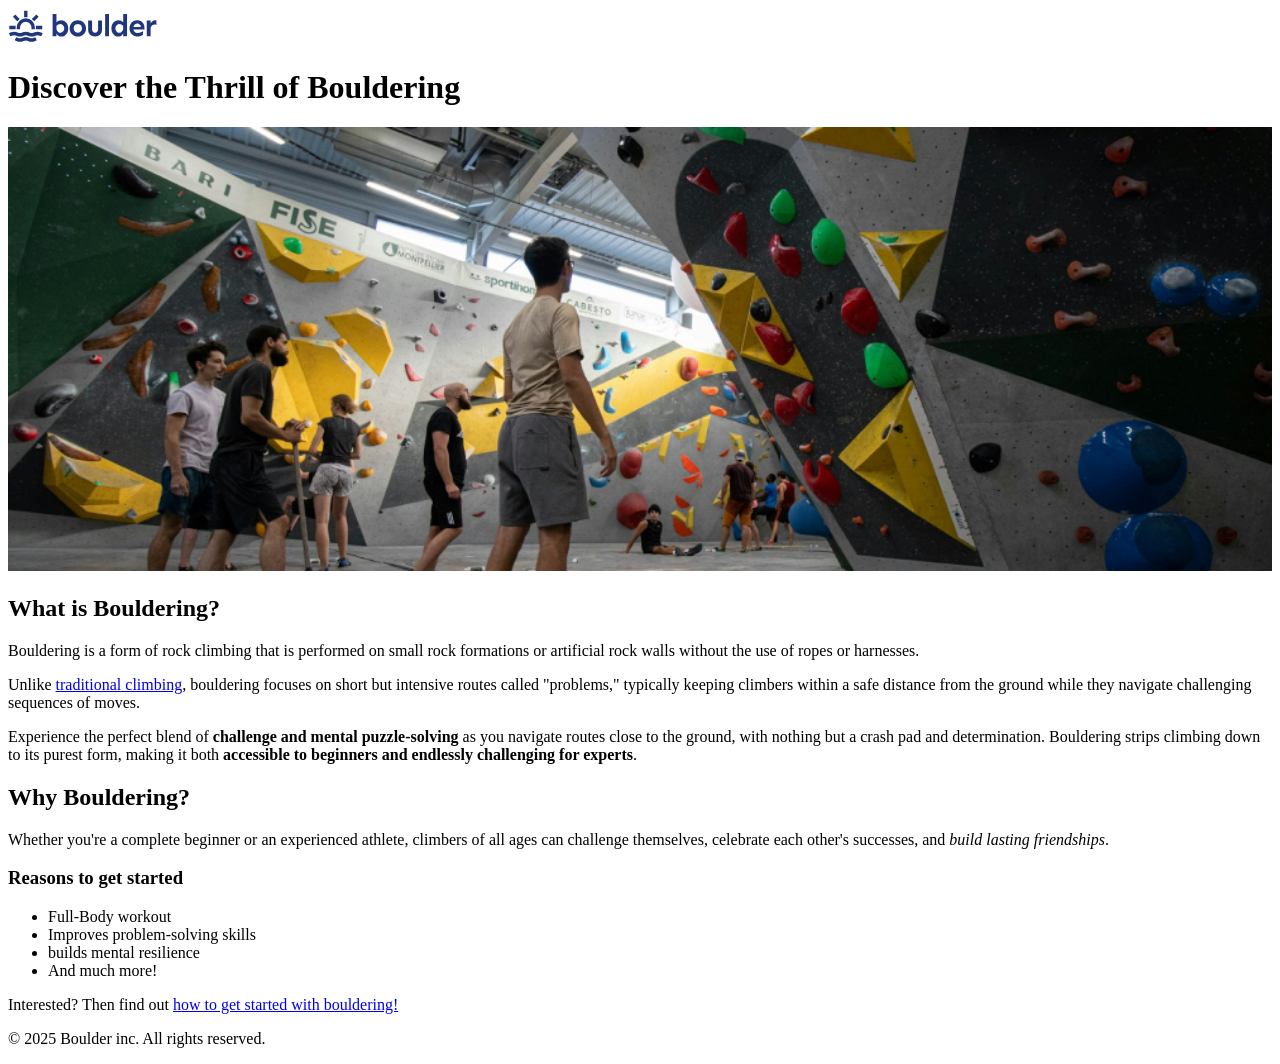
==== root/index.html @ 428e3fe6 "hh" ====
<!DOCTYPE html>
<html lang="en">
<head>
    <meta charset="UTF-8">
    <meta name="viewport" content="width=device-width, initial-scale=1.0">
    <title>Document</title>
</head>
<body>
    <header>
        <img src="../version_1/images/logo.svg" alt="Bouldering Logo" style="width:150px;height:auto;">
    </header>

    <main>
        <h1>Discover the Thrill of Bouldering</h1>
        <img src="../version_1/images/bouldering-gym.jpg" alt="Bouldering Image" style="width:100%;height:auto;">
        
        <section>
        <h2>What is Bouldering?</h2>
        <p>Bouldering is a form of rock climbing that is performed on small rock formations or artificial rock walls without the use of ropes or harnesses.</p>
        
        <p>Unlike <a href="traditionalclimbing.html">traditional climbing</a>, bouldering focuses on short but intensive routes called "problems," typically keeping climbers within a safe distance from the ground while they navigate challenging sequences of moves.</p>

        <p>Experience the perfect blend of <strong>challenge and mental puzzle-solving</strong> as you navigate routes close to the ground, with nothing but a crash pad and determination. Bouldering strips climbing down to its purest form, making it both <strong>accessible to beginners and endlessly challenging for experts</strong>.</p>
        </section>
        
        <section>
        <h2>Why Bouldering?</h2>
        <p>Whether you're a complete beginner or an experienced athlete, climbers of all ages can challenge themselves, celebrate each other's successes, and <em>build lasting friendships</em>.</p>
            
            <h3>Reasons to get started</h3>
            <ul>
                <li>Full-Body workout</li>
                <li>Improves problem-solving skills</li>
                <li>builds mental resilience</li>
                <li>And much more!</li>
            </ul>
        <p>Interested? Then find out <a href="getting-started.html">how to get started with bouldering!</a></p>
        </section>

    </main>

    <footer>
        <p>&copy; 2025 Boulder inc. All rights reserved.</p>
    </footer>

</body>
</html>
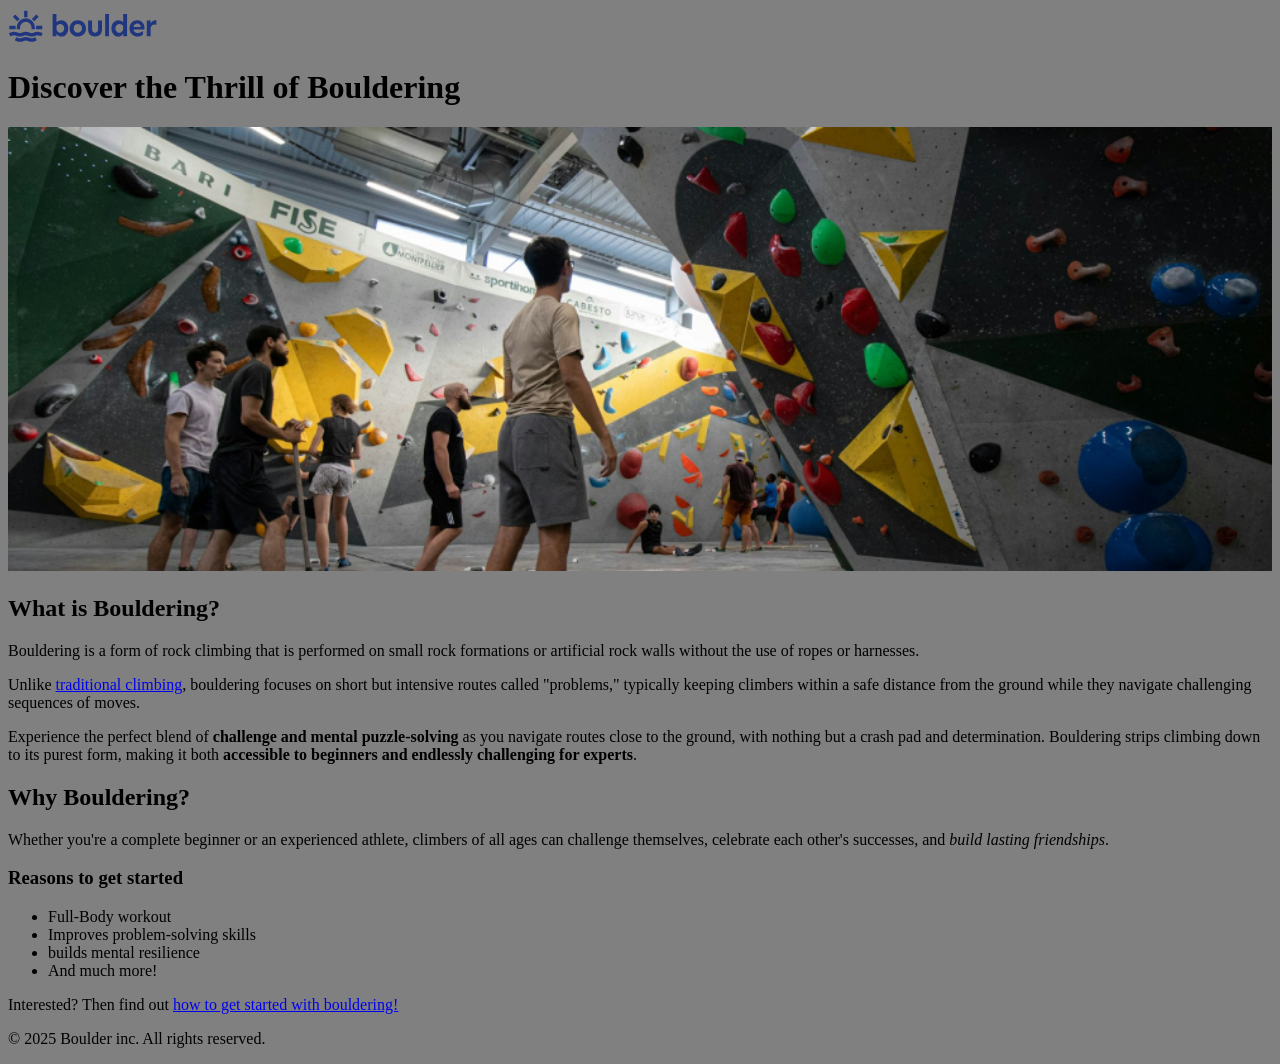
==== commit 267105bc: "add css file and linking the index" ====
--- a/root/index.html
+++ b/root/index.html
@@ -3,11 +3,12 @@
 <head>
     <meta charset="UTF-8">
     <meta name="viewport" content="width=device-width, initial-scale=1.0">
-    <title>Document</title>
+    <link href="css/styles.css" rel="stylesheet">
+    <title>Bouldering</title>
 </head>
 <body>
     <header>
-        <img src="../version_1/images/logo.svg" alt="Bouldering Logo" style="width:150px;height:auto;">
+        <img src="../version_1/images/logo.svg" alt="Bouldering Inc." style="width:150px;height:auto;">
     </header>
 
     <main>
--- a/root/css/styles.css
+++ b/root/css/styles.css
@@ -0,0 +1,3 @@
+body  {
+    background-color: grey;
+}
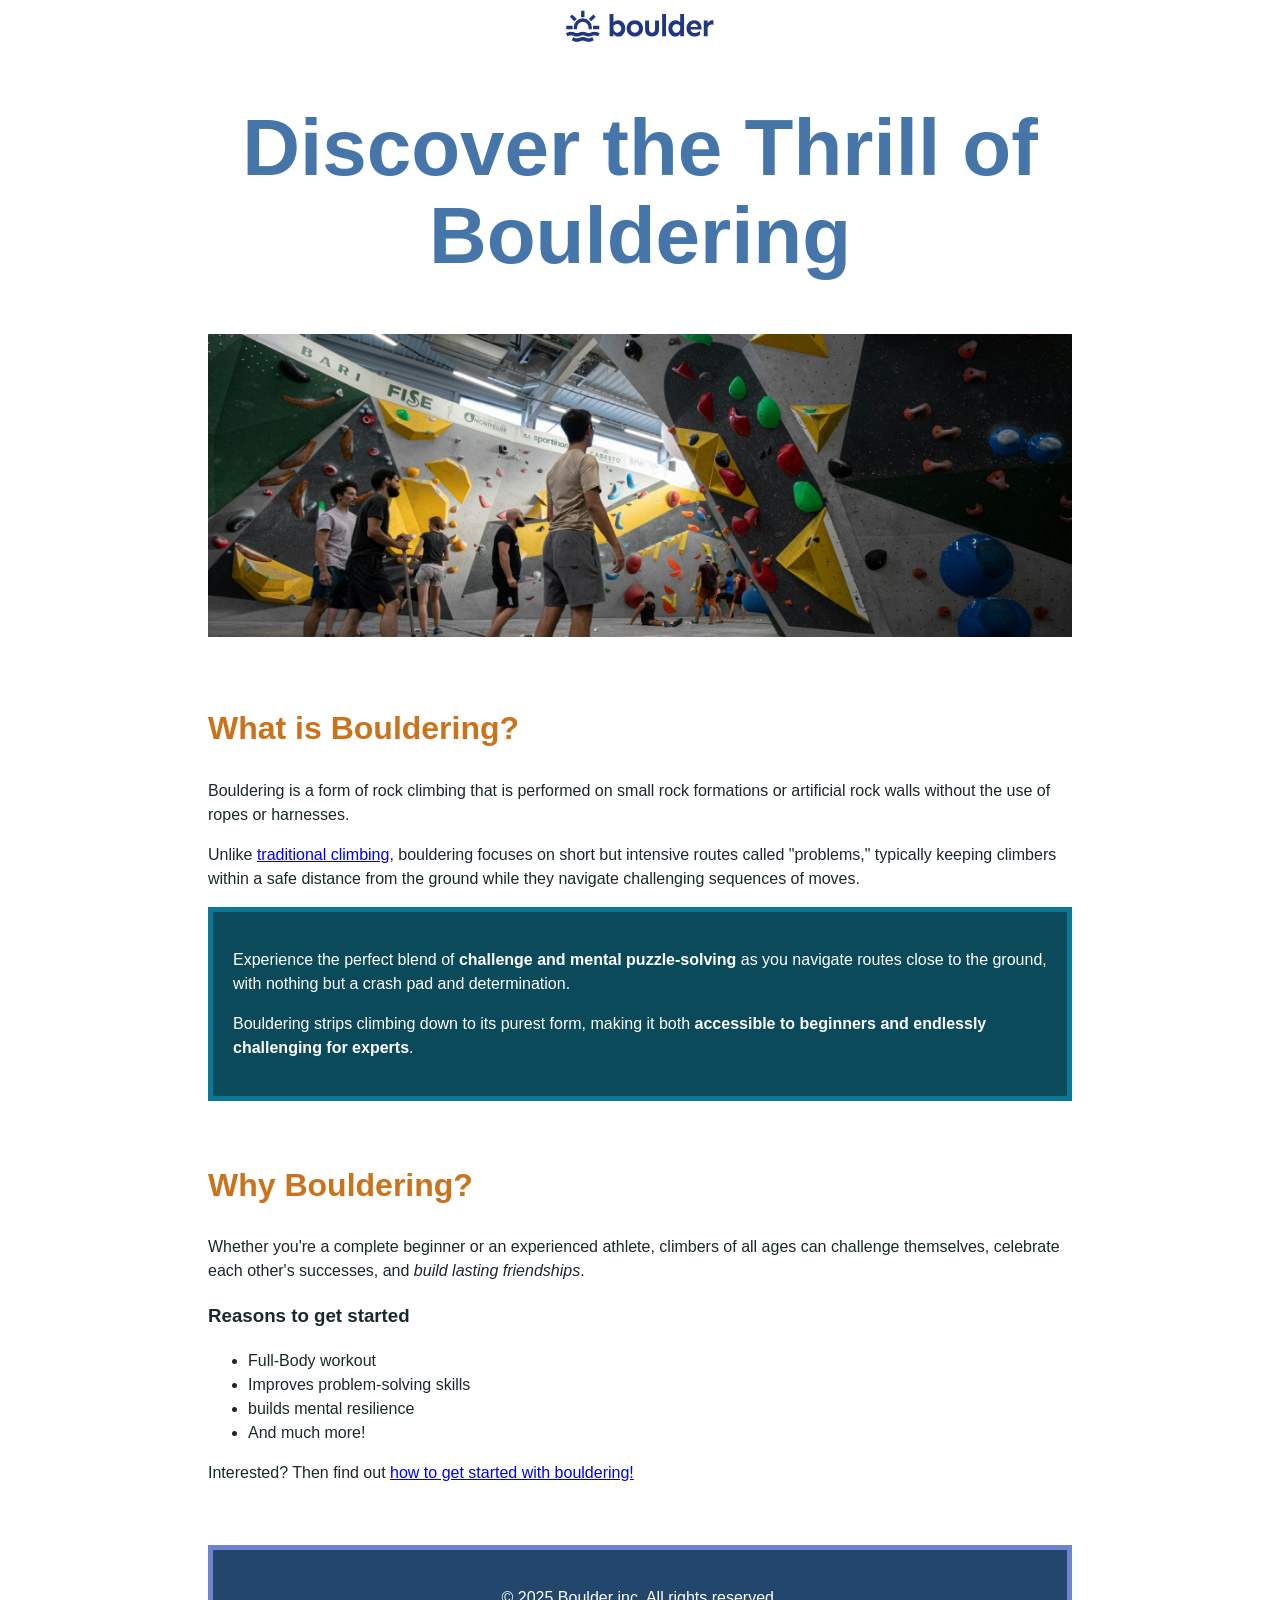
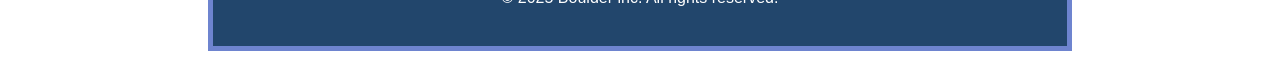
==== commit 440766df: "finish basic css starting on version 2" ====
--- a/root/index.html
+++ b/root/index.html
@@ -16,26 +16,29 @@
         <img src="../version_1/images/bouldering-gym.jpg" alt="Bouldering Image" style="width:100%;height:auto;">
         
         <section>
-        <h2>What is Bouldering?</h2>
-        <p>Bouldering is a form of rock climbing that is performed on small rock formations or artificial rock walls without the use of ropes or harnesses.</p>
-        
-        <p>Unlike <a href="traditionalclimbing.html">traditional climbing</a>, bouldering focuses on short but intensive routes called "problems," typically keeping climbers within a safe distance from the ground while they navigate challenging sequences of moves.</p>
+            <h2>What is Bouldering?</h2>
+            <p>Bouldering is a form of rock climbing that is performed on small rock formations or artificial rock walls without the use of ropes or harnesses.</p>
+            
+            <p>Unlike <a href="traditionalclimbing.html">traditional climbing</a>, bouldering focuses on short but intensive routes called "problems," typically keeping climbers within a safe distance from the ground while they navigate challenging sequences of moves.</p>
 
-        <p>Experience the perfect blend of <strong>challenge and mental puzzle-solving</strong> as you navigate routes close to the ground, with nothing but a crash pad and determination. Bouldering strips climbing down to its purest form, making it both <strong>accessible to beginners and endlessly challenging for experts</strong>.</p>
+                <div class="teal-bg">
+                    <p>Experience the perfect blend of <strong>challenge and mental puzzle-solving</strong> as you navigate routes close to the ground, with nothing but a crash pad and determination.</p>
+                    <p>Bouldering strips climbing down to its purest form, making it both <strong>accessible to beginners and endlessly challenging for experts</strong>.</p>
+                </div>
         </section>
         
         <section>
-        <h2>Why Bouldering?</h2>
-        <p>Whether you're a complete beginner or an experienced athlete, climbers of all ages can challenge themselves, celebrate each other's successes, and <em>build lasting friendships</em>.</p>
-            
-            <h3>Reasons to get started</h3>
-            <ul>
-                <li>Full-Body workout</li>
-                <li>Improves problem-solving skills</li>
-                <li>builds mental resilience</li>
-                <li>And much more!</li>
-            </ul>
-        <p>Interested? Then find out <a href="getting-started.html">how to get started with bouldering!</a></p>
+            <h2>Why Bouldering?</h2>
+            <p>Whether you're a complete beginner or an experienced athlete, climbers of all ages can challenge themselves, celebrate each other's successes, and <em>build lasting friendships</em>.</p>
+                
+                <h3>Reasons to get started</h3>
+                <ul>
+                    <li>Full-Body workout</li>
+                    <li>Improves problem-solving skills</li>
+                    <li>builds mental resilience</li>
+                    <li>And much more!</li>
+                </ul>
+            <p>Interested? Then find out <a href="getting-started.html">how to get started with bouldering!</a></p>
         </section>
 
     </main>
--- a/root/css/styles.css
+++ b/root/css/styles.css
@@ -1,3 +1,42 @@
-body  {
-    background-color: grey;
+/* To clear the default margins and padding */
+* { 
+    box-sizing: border-box;
+}
+/* Styles for the body element */
+body {
+    color: #1b282b;
+    font-family: sans-serif;
+    line-height: 1.5;
+    padding: 0px 200px;
+}
+footer {
+    color: #ffffff;
+    background-color: #22466c;
+    padding: 20px;
+    text-align: center;
+    border: 5px solid #6e84cf;
+}
+h1 {
+    color: #4676a9;
+    font-size: 5rem;
+    line-height: 1.1;
+    text-align: center;
+}
+h2 {
+    color: #cb721c;
+    font-size: 2rem;
+    text-align: start;
+}
+header {
+    text-align: center;
+}
+section {
+    margin-block: 60px;
+}
+.teal-bg {
+    background-color: #0b4a5a;
+    border: 5px solid #087a98;
+    color: #ffffff;
+    padding: 20px;
+    /* border-radius: 5px; */
 }
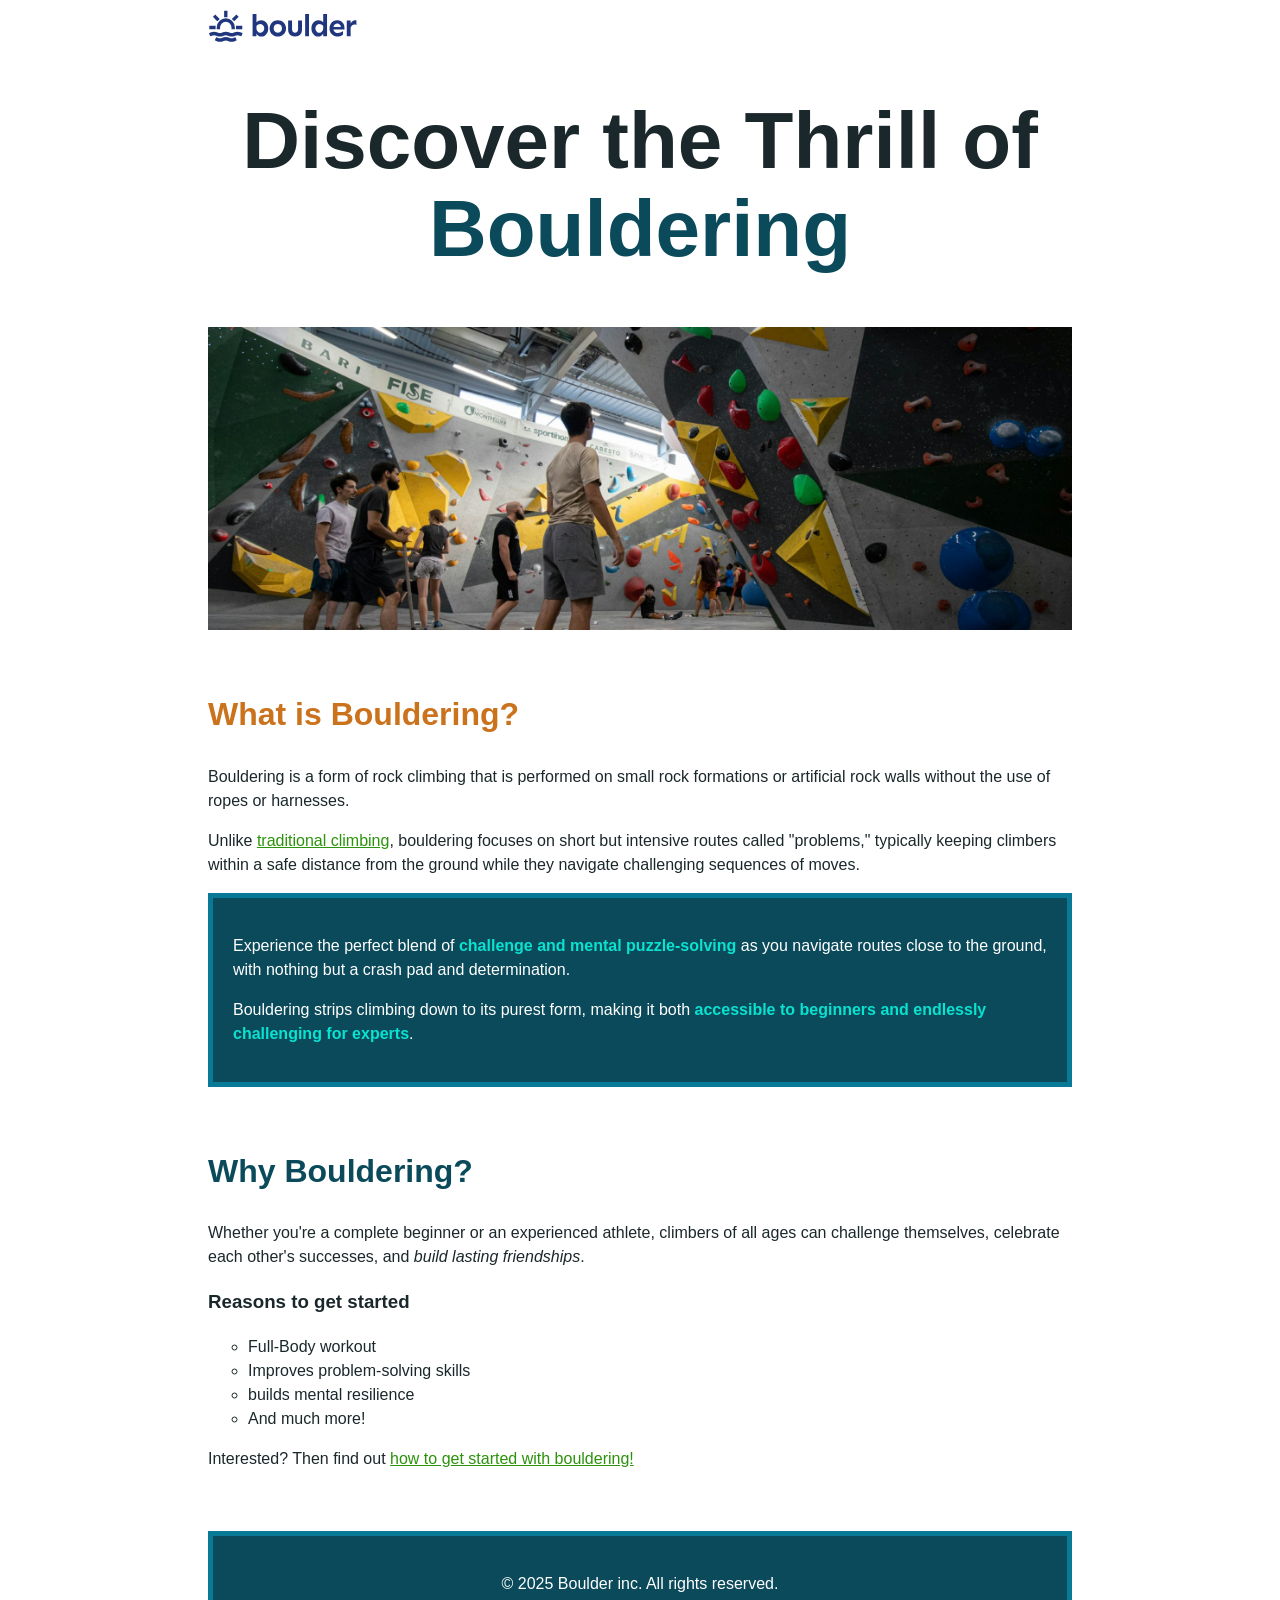
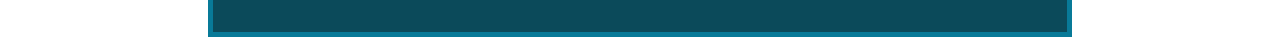
==== commit 77e93fdc: "more css" ====
--- a/root/index.html
+++ b/root/index.html
@@ -7,45 +7,50 @@
     <title>Bouldering</title>
 </head>
 <body>
-    <header>
-        <img src="../version_1/images/logo.svg" alt="Bouldering Inc." style="width:150px;height:auto;">
-    </header>
+    <div class="wrapper">
+        <header>
+            <img src="../version_1/images/logo.svg" alt="Bouldering Inc." style="width:150px;height:auto;">
+        </header>
+    </div>
+        <main>
+            <div class="wrapper">
+                <h1>Discover the Thrill of <span class="teal-text">Bouldering</span></h1>
+                <img src="../version_1/images/bouldering-gym.jpg" alt="Bouldering Image" style="width:100%;height:auto;">
+            </div>
+            <section>
+                <div class="wrapper">
+                    <h2>What is Bouldering?</h2>
+                    <p>Bouldering is a form of rock climbing that is performed on small rock formations or artificial rock walls without the use of ropes or harnesses.</p>
 
-    <main>
-        <h1>Discover the Thrill of Bouldering</h1>
-        <img src="../version_1/images/bouldering-gym.jpg" alt="Bouldering Image" style="width:100%;height:auto;">
-        
-        <section>
-            <h2>What is Bouldering?</h2>
-            <p>Bouldering is a form of rock climbing that is performed on small rock formations or artificial rock walls without the use of ropes or harnesses.</p>
-            
-            <p>Unlike <a href="traditionalclimbing.html">traditional climbing</a>, bouldering focuses on short but intensive routes called "problems," typically keeping climbers within a safe distance from the ground while they navigate challenging sequences of moves.</p>
-
+                    <p>Unlike <a href="traditionalclimbing.html">traditional climbing</a>, bouldering focuses on short but intensive routes called "problems," typically keeping climbers within a safe distance from the ground while they navigate challenging sequences of moves.</p>
+                </div>                    
                 <div class="teal-bg">
-                    <p>Experience the perfect blend of <strong>challenge and mental puzzle-solving</strong> as you navigate routes close to the ground, with nothing but a crash pad and determination.</p>
-                    <p>Bouldering strips climbing down to its purest form, making it both <strong>accessible to beginners and endlessly challenging for experts</strong>.</p>
+                    <div class="wrapper">
+                        <p>Experience the perfect blend of <strong>challenge and mental puzzle-solving</strong> as you navigate routes close to the ground, with nothing but a crash pad and determination.</p>
+                        <p>Bouldering strips climbing down to its purest form, making it both <strong>accessible to beginners and endlessly challenging for experts</strong>.</p>
+                    </div>
                 </div>
-        </section>
-        
-        <section>
-            <h2>Why Bouldering?</h2>
-            <p>Whether you're a complete beginner or an experienced athlete, climbers of all ages can challenge themselves, celebrate each other's successes, and <em>build lasting friendships</em>.</p>
-                
-                <h3>Reasons to get started</h3>
-                <ul>
-                    <li>Full-Body workout</li>
-                    <li>Improves problem-solving skills</li>
-                    <li>builds mental resilience</li>
-                    <li>And much more!</li>
-                </ul>
-            <p>Interested? Then find out <a href="getting-started.html">how to get started with bouldering!</a></p>
-        </section>
-
-    </main>
-
-    <footer>
-        <p>&copy; 2025 Boulder inc. All rights reserved.</p>
-    </footer>
-
+            </section>
+            <div class="wrapper">
+                <section>
+                    <h2 class="teal-text">Why Bouldering?</h2>
+                    <p>Whether you're a complete beginner or an experienced athlete, climbers of all ages can challenge themselves, celebrate each other's successes, and <em>build lasting friendships</em>.</p>
+                        
+                        <h3>Reasons to get started</h3>
+                        <ul>
+                            <li>Full-Body workout</li>
+                            <li>Improves problem-solving skills</li>
+                            <li>builds mental resilience</li>
+                            <li>And much more!</li>
+                        </ul>
+                    <p>Interested? Then find out <a href="getting-started.html">how to get started with bouldering!</a></p>
+                </section>
+            </div>
+        </main>
+    </div>
+        <footer class="teal-bg">
+            <p>&copy; 2025 Boulder inc. All rights reserved.</p>
+        </footer>
+    
 </body>
 </html>
--- a/root/css/styles.css
+++ b/root/css/styles.css
@@ -3,6 +3,16 @@
     box-sizing: border-box;
 }
 /* Styles for the body element */
+img {
+    display: block;
+    max-inline-size: 100%;
+}
+a {
+    color: #2b930b;
+}
+a:hover, a:focus {
+    color: #1b282b;
+}
 body {
     color: #1b282b;
     font-family: sans-serif;
@@ -10,14 +20,10 @@
     padding: 0px 200px;
 }
 footer {
-    color: #ffffff;
-    background-color: #22466c;
-    padding: 20px;
     text-align: center;
-    border: 5px solid #6e84cf;
 }
 h1 {
-    color: #4676a9;
+    /* color: #4676a9; */
     font-size: 5rem;
     line-height: 1.1;
     text-align: center;
@@ -33,10 +39,32 @@
 section {
     margin-block: 60px;
 }
+.wrapper {
+    max-inline-size: 1000px;
+    margin: 0 auto;
+}
+ul {
+    list-style-type: circle;
+}
+.climber-bg {
+    color: #ffffff;
+    background-image: url("../images/simple-steps.jpg");
+    background-position: center;
+    background-repeat: no-repeat;
+    background-size: cover;
+    border: 5px solid #087a98;
+    padding: 24px;
+}
 .teal-bg {
     background-color: #0b4a5a;
     border: 5px solid #087a98;
     color: #ffffff;
     padding: 20px;
     /* border-radius: 5px; */
+}
+.teal-bg strong {
+    color: #0ae2d0;
+}
+.teal-text {
+    color: #0b4a5a;
 }
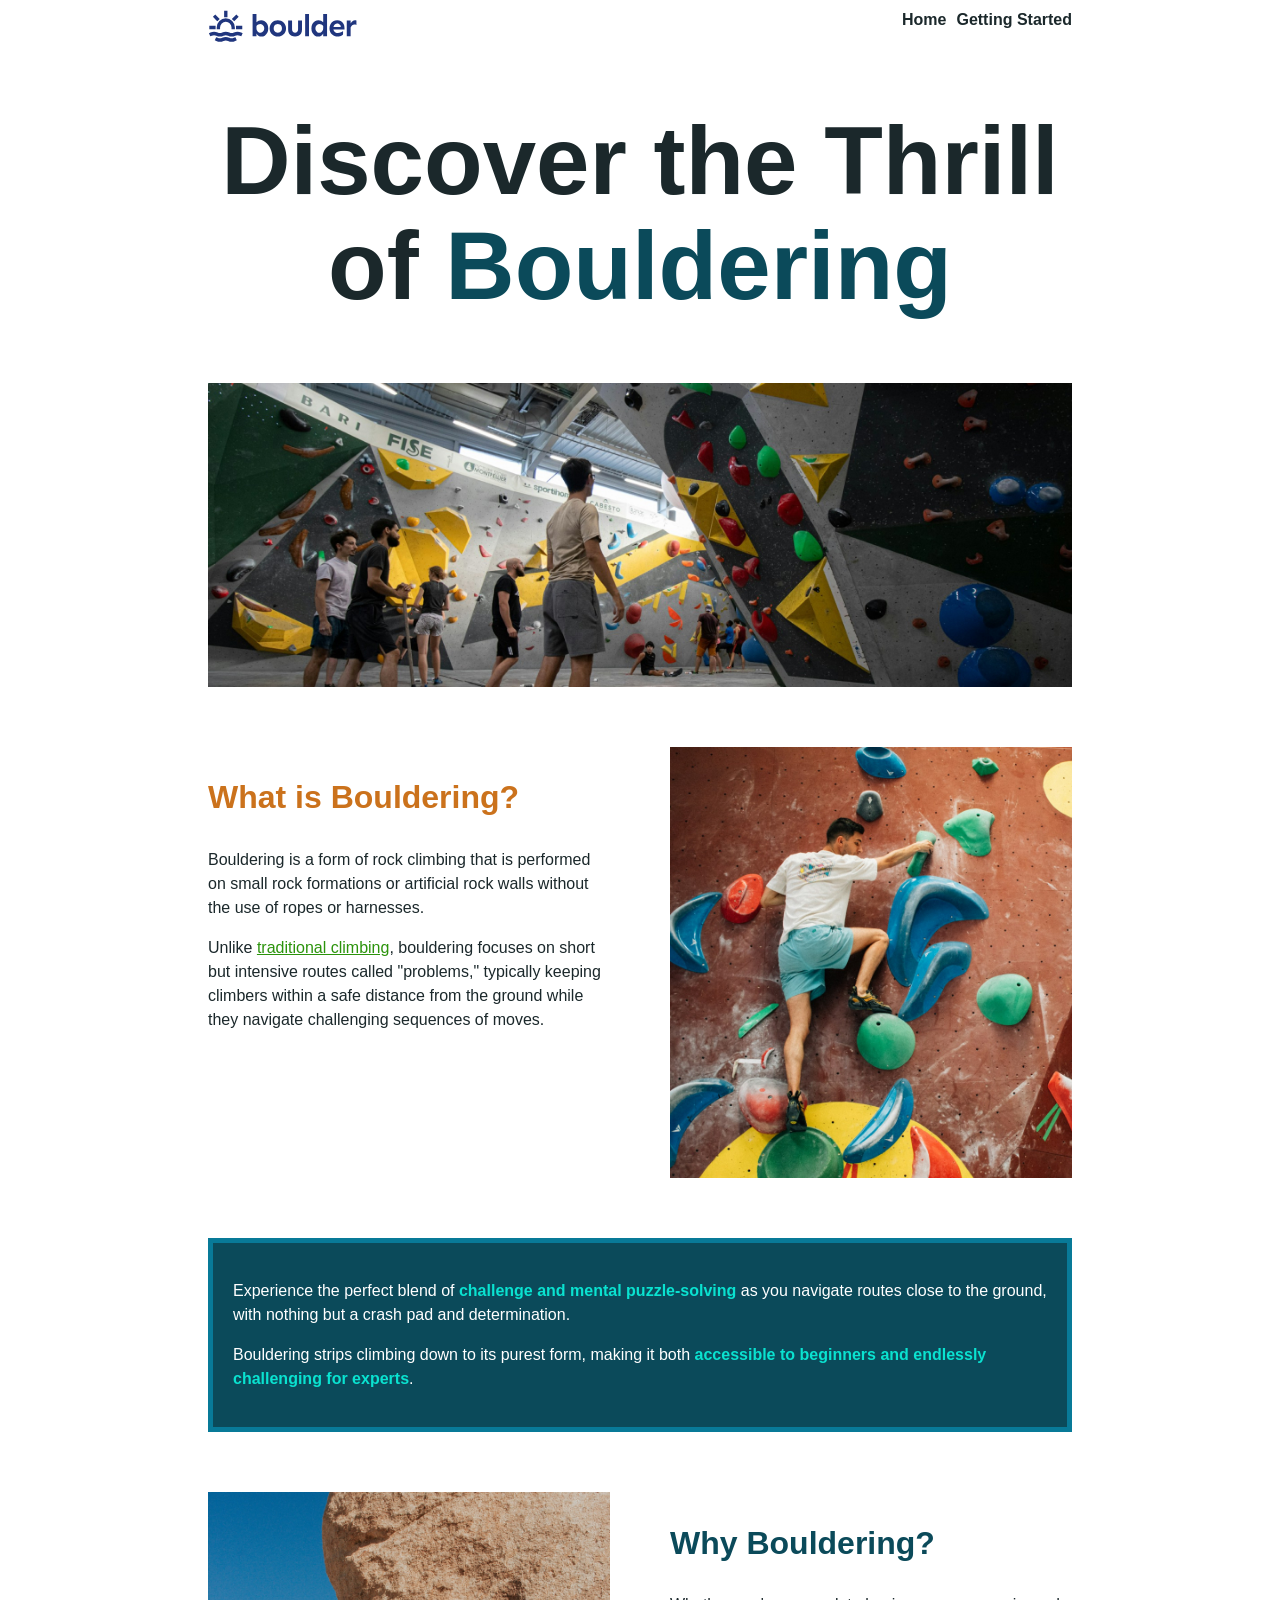
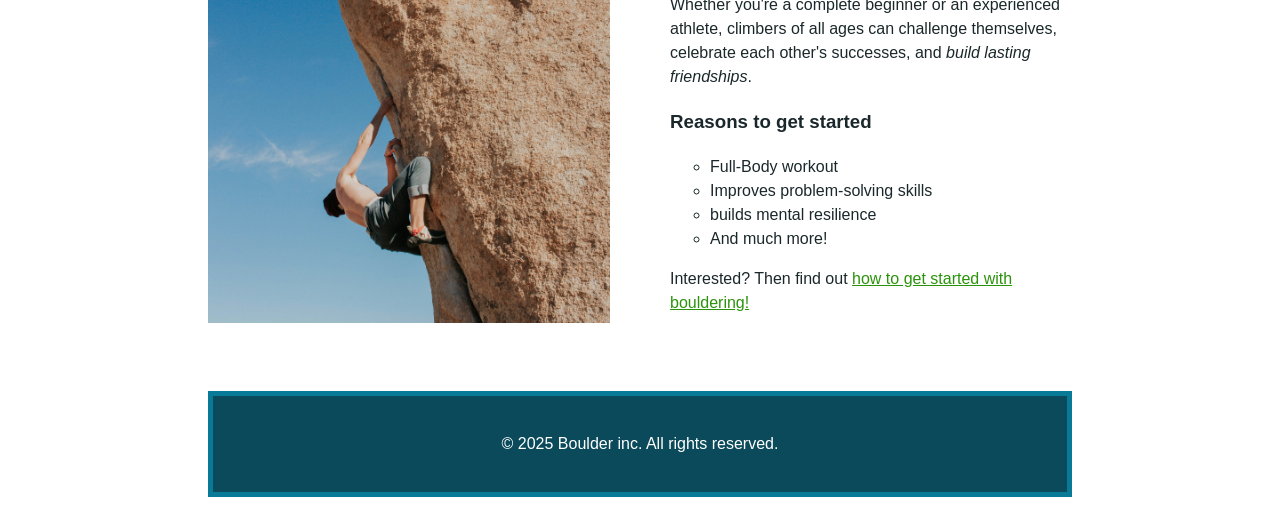
==== commit 61902d37: "finish" ====
--- a/root/index.html
+++ b/root/index.html
@@ -9,7 +9,14 @@
 <body>
     <div class="wrapper">
         <header>
-            <img src="../version_1/images/logo.svg" alt="Bouldering Inc." style="width:150px;height:auto;">
+            <img src="../version_1/images/logo.svg" alt="Bouldering Inc" style="width:150px;height:auto;">
+        
+            <nav class="primary-navigation" aria-label="Primary Navigation">
+                <ul>
+                    <li><a href="index.html">Home</a></li>
+                    <li><a href="getting-started.html">Getting Started</a></li>
+                </ul>
+            </nav>
         </header>
     </div>
         <main>
@@ -19,10 +26,15 @@
             </div>
             <section>
                 <div class="wrapper">
-                    <h2>What is Bouldering?</h2>
-                    <p>Bouldering is a form of rock climbing that is performed on small rock formations or artificial rock walls without the use of ropes or harnesses.</p>
-
-                    <p>Unlike <a href="traditionalclimbing.html">traditional climbing</a>, bouldering focuses on short but intensive routes called "problems," typically keeping climbers within a safe distance from the ground while they navigate challenging sequences of moves.</p>
+                    <div class="two-column-layout">
+                        <div>
+                            <h2>What is Bouldering?</h2>
+                            <p>Bouldering is a form of rock climbing that is performed on small rock formations or artificial rock walls without the use of ropes or harnesses.</p>
+                        
+                            <p>Unlike <a href="traditionalclimbing.html">traditional climbing</a>, bouldering focuses on short but intensive routes called "problems," typically keeping climbers within a safe distance from the ground while they navigate challenging sequences of moves.</p>
+                        </div>
+                        <img src="../root/images/what-is-bouldering.jpg" alt="Man attempting a climb">
+                    </div>
                 </div>                    
                 <div class="teal-bg">
                     <div class="wrapper">
@@ -33,17 +45,23 @@
             </section>
             <div class="wrapper">
                 <section>
-                    <h2 class="teal-text">Why Bouldering?</h2>
-                    <p>Whether you're a complete beginner or an experienced athlete, climbers of all ages can challenge themselves, celebrate each other's successes, and <em>build lasting friendships</em>.</p>
-                        
-                        <h3>Reasons to get started</h3>
-                        <ul>
-                            <li>Full-Body workout</li>
-                            <li>Improves problem-solving skills</li>
-                            <li>builds mental resilience</li>
-                            <li>And much more!</li>
-                        </ul>
-                    <p>Interested? Then find out <a href="getting-started.html">how to get started with bouldering!</a></p>
+                    <div class="two-column-layout">
+                    <img src="../root/images/why-bouldering.jpg" alt="Climber on a boulder">
+                    
+                        <div>
+                            <h2 class="teal-text">Why Bouldering?</h2>
+                            <p>Whether you're a complete beginner or an experienced athlete, climbers of all ages can challenge themselves, celebrate each other's successes, and <em>build lasting friendships</em>.</p>
+                                
+                                <h3>Reasons to get started</h3>
+                                <ul>
+                                    <li>Full-Body workout</li>
+                                    <li>Improves problem-solving skills</li>
+                                    <li>builds mental resilience</li>
+                                    <li>And much more!</li>
+                                </ul>
+                            <p>Interested? Then find out <a href="getting-started.html">how to get started with bouldering!</a></p>
+                        </div>
+                    </div>
                 </section>
             </div>
         </main>
--- a/root/css/styles.css
+++ b/root/css/styles.css
@@ -24,9 +24,12 @@
 }
 h1 {
     /* color: #4676a9; */
-    font-size: 5rem;
+    font-size: 4rem;
     line-height: 1.1;
     text-align: center;
+        @media (width > 1000px) {
+        font-size: 6rem;
+        }    
 }
 h2 {
     color: #cb721c;
@@ -34,7 +37,8 @@
     text-align: start;
 }
 header {
-    text-align: center;
+    display: flex;
+    justify-content: space-between;
 }
 section {
     margin-block: 60px;
@@ -45,6 +49,31 @@
 }
 ul {
     list-style-type: circle;
+}
+.primary-navigation ul {
+    display: flex;
+    gap: 10px;
+    list-style-type: none;
+    margin: 0;
+    padding: 0;
+}
+.primary-navigation a {
+    text-decoration: none;
+    color: #1b282b;
+    font-weight: bold;
+}
+.primary-navigation a:hover, .primary-navigation a:focus-visible {
+    color: #087a98;
+}
+.two-column-layout {
+    display: grid;
+    gap: 60px;
+    margin-block: 60px;
+
+        @media (width > 1000px) {
+        grid-template-columns: 1fr 1fr;    
+        }   
+
 }
 .climber-bg {
     color: #ffffff;
